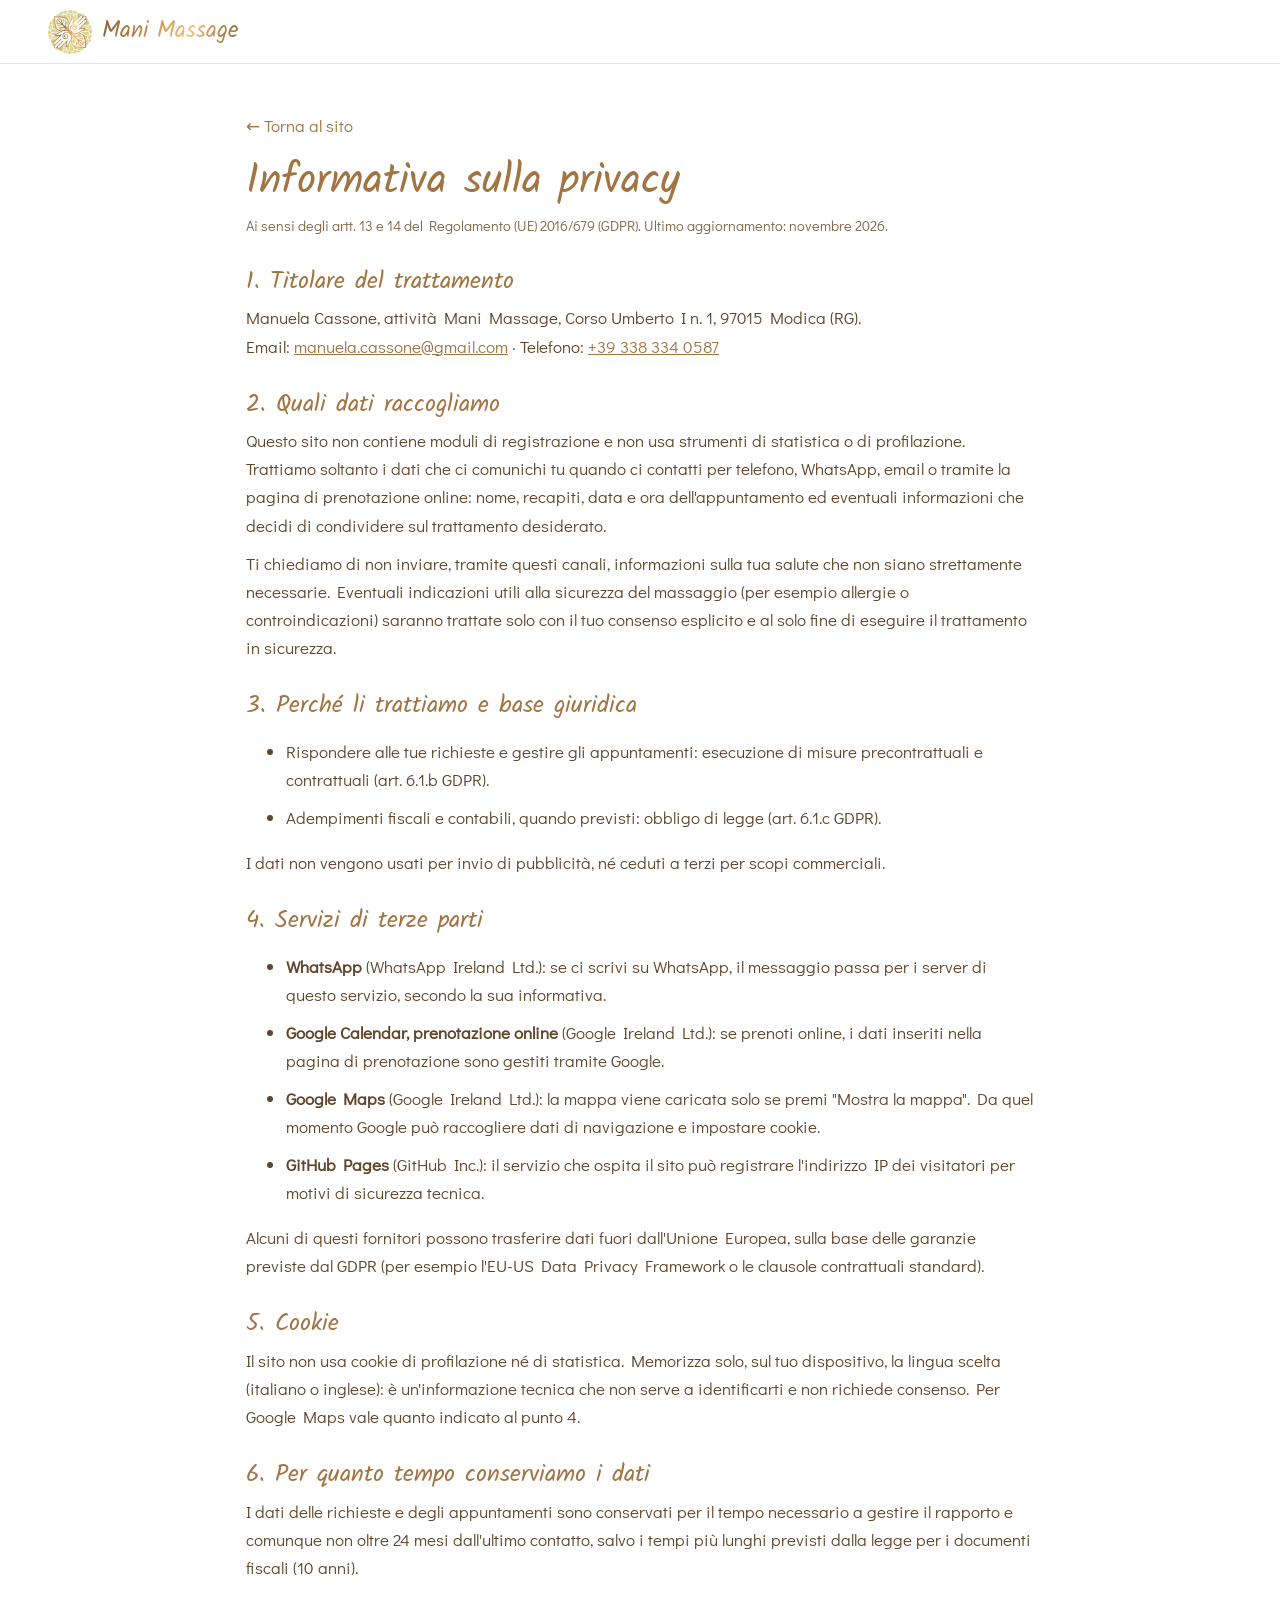
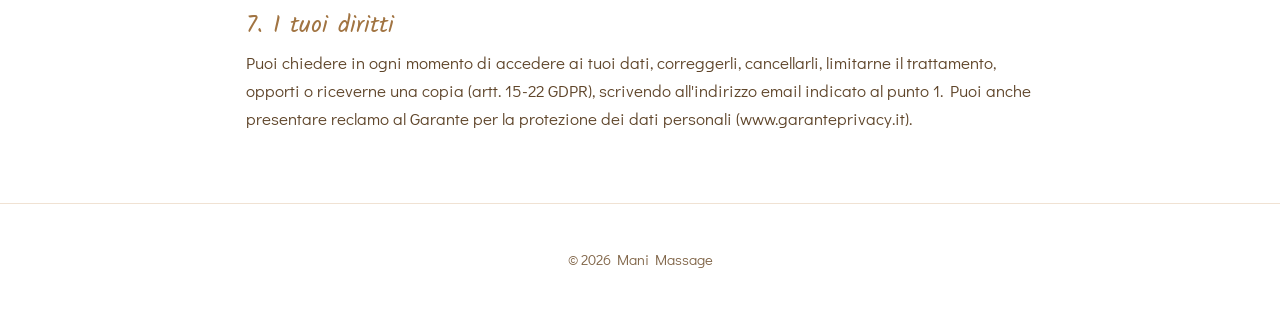
==== privacy.html @ 56ba5761 "Prima versione del sito Mani Massage Co-Authored-By: Claude Opus 5.5 <noreply@anthropic.com> Claude-" ====
<!doctype html>
<html lang="it" data-lang="it">
<head>
<meta charset="utf-8">
<meta name="viewport" content="width=device-width, initial-scale=1">
<title>Informativa sulla privacy · Mani Massage</title>
<meta name="robots" content="noindex">
<link rel="icon" type="image/png" href="img/favicon.png">
<link rel="stylesheet" href="style.css">
<style>
  .legal { max-width: 820px; margin: 0 auto; padding: 40px 16px 60px; }
  .legal h1 { font-size: clamp(2rem, 5vw, 2.6rem); margin-bottom: 6px; }
  .legal h2 { font-size: 1.5rem; margin: 30px 0 8px; }
  .legal p, .legal li { margin: 0 0 10px; }
  .legal .upd { color: var(--text-soft); font-size: .9rem; }
  .back { display: inline-flex; align-items: center; min-height: 44px; margin-bottom: 10px; text-decoration: none; }
</style>
</head>
<body>
<header class="top">
  <a class="brand" href="index.html" aria-label="Mani Massage, torna al sito">
    <img src="img/logo-emblema.png" alt="" width="44" height="44">
    <span>Mani Massage</span>
  </a>
</header>

<main class="legal">
  <a class="back" href="index.html">← Torna al sito</a>
  <h1>Informativa sulla privacy</h1>
  <p class="upd">Ai sensi degli artt. 13 e 14 del Regolamento (UE) 2016/679 (GDPR). Ultimo aggiornamento: <span id="agg">novembre 2026</span>.</p>

  <h2>1. Titolare del trattamento</h2>
  <p><span data-t="nome"></span>, attività Mani Massage, <span data-t="indirizzoCompleto"></span><span id="piva-priv"></span>.<br>
  Email: <a class="js-mail" href="#" data-t="email"></a> · Telefono: <a class="js-tel" href="#" data-t="telefono"></a></p>

  <h2>2. Quali dati raccogliamo</h2>
  <p>Questo sito non contiene moduli di registrazione e non usa strumenti di statistica o di profilazione. Trattiamo soltanto i dati che ci comunichi tu quando ci contatti per telefono, WhatsApp, email o tramite la pagina di prenotazione online: nome, recapiti, data e ora dell'appuntamento ed eventuali informazioni che decidi di condividere sul trattamento desiderato.</p>
  <p>Ti chiediamo di non inviare, tramite questi canali, informazioni sulla tua salute che non siano strettamente necessarie. Eventuali indicazioni utili alla sicurezza del massaggio (per esempio allergie o controindicazioni) saranno trattate solo con il tuo consenso esplicito e al solo fine di eseguire il trattamento in sicurezza.</p>

  <h2>3. Perché li trattiamo e base giuridica</h2>
  <ul>
    <li>Rispondere alle tue richieste e gestire gli appuntamenti: esecuzione di misure precontrattuali e contrattuali (art. 6.1.b GDPR).</li>
    <li>Adempimenti fiscali e contabili, quando previsti: obbligo di legge (art. 6.1.c GDPR).</li>
  </ul>
  <p>I dati non vengono usati per invio di pubblicità, né ceduti a terzi per scopi commerciali.</p>

  <h2>4. Servizi di terze parti</h2>
  <ul>
    <li><strong>WhatsApp</strong> (WhatsApp Ireland Ltd.): se ci scrivi su WhatsApp, il messaggio passa per i server di questo servizio, secondo la sua informativa.</li>
    <li><strong>Google Calendar, prenotazione online</strong> (Google Ireland Ltd.): se prenoti online, i dati inseriti nella pagina di prenotazione sono gestiti tramite Google.</li>
    <li><strong>Google Maps</strong> (Google Ireland Ltd.): la mappa viene caricata solo se premi "Mostra la mappa". Da quel momento Google può raccogliere dati di navigazione e impostare cookie.</li>
    <li><strong>GitHub Pages</strong> (GitHub Inc.): il servizio che ospita il sito può registrare l'indirizzo IP dei visitatori per motivi di sicurezza tecnica.</li>
  </ul>
  <p>Alcuni di questi fornitori possono trasferire dati fuori dall'Unione Europea, sulla base delle garanzie previste dal GDPR (per esempio l'EU-US Data Privacy Framework o le clausole contrattuali standard).</p>

  <h2>5. Cookie</h2>
  <p>Il sito non usa cookie di profilazione né di statistica. Memorizza solo, sul tuo dispositivo, la lingua scelta (italiano o inglese): è un'informazione tecnica che non serve a identificarti e non richiede consenso. Per Google Maps vale quanto indicato al punto 4.</p>

  <h2>6. Per quanto tempo conserviamo i dati</h2>
  <p>I dati delle richieste e degli appuntamenti sono conservati per il tempo necessario a gestire il rapporto e comunque non oltre 24 mesi dall'ultimo contatto, salvo i tempi più lunghi previsti dalla legge per i documenti fiscali (10 anni).</p>

  <h2>7. I tuoi diritti</h2>
  <p>Puoi chiedere in ogni momento di accedere ai tuoi dati, correggerli, cancellarli, limitarne il trattamento, opporti o riceverne una copia (artt. 15-22 GDPR), scrivendo all'indirizzo email indicato al punto 1. Puoi anche presentare reclamo al Garante per la protezione dei dati personali (www.garanteprivacy.it).</p>
</main>

<footer class="foot" style="padding-bottom:40px">
  <p>© <span id="anno">2026</span> Mani Massage</p>
</footer>

<script src="dati.js"></script>
<script>
(function () {
  var D = window.SITO || {};
  var ind = [D.indirizzo, [D.cap, D.citta, D.provincia ? '(' + D.provincia + ')' : ''].join(' ').trim()].filter(Boolean).join(', ');
  var t = { nome: D.nome, email: D.email, telefono: D.telefono, indirizzoCompleto: ind };
  document.querySelectorAll('[data-t]').forEach(function (el) { el.textContent = t[el.getAttribute('data-t')] || ''; });
  document.querySelectorAll('.js-mail').forEach(function (a) { a.href = 'mailto:' + D.email; });
  document.querySelectorAll('.js-tel').forEach(function (a) { a.href = 'tel:' + D.telefonoLink; });
  if (D.partitaIva) document.getElementById('piva-priv').textContent = ', P.IVA ' + D.partitaIva;
  document.getElementById('anno').textContent = new Date().getFullYear();
})();
</script>
</body>
</html>
---- style.css ----
/* Mani Massage · stile ripreso dal pieghevole: oro, bianco, beige, ghirigori */

@font-face { font-family: "Kalam"; src: url("fonts/kalam-400.woff2") format("woff2"); font-weight: 400; font-display: swap; }
@font-face { font-family: "Kalam"; src: url("fonts/kalam-300.woff2") format("woff2"); font-weight: 300; font-display: swap; }
@font-face { font-family: "Didact Gothic"; src: url("fonts/didact-gothic.woff2") format("woff2"); font-weight: 400; font-display: swap; }

:root {
  --gold-dark: #8a5f33;
  --gold: #a17442;
  --gold-mid: #c08d51;
  --gold-light: #e8ad65;
  --gold-pale: #f1c07f;
  --gold-grad: linear-gradient(100deg, #8a5f33 0%, #b8884e 30%, #e8ad65 55%, #f1c07f 65%, #b8884e 85%, #936a3e 100%);
  --cover-grad: linear-gradient(160deg, #f1c07f 0%, #d9a66a 35%, #a9783f 75%, #8a5f33 100%);
  --beige: #eee6dc;
  --beige-deep: #dbccba;
  --cream: #fbf8f4;
  --white: #ffffff;
  --text: #5f452a;
  --text-soft: #806548;
  --script: "Kalam", "Segoe Print", cursive;
  --sans: "Didact Gothic", "Century Gothic", "Questrial", system-ui, sans-serif;
  --radius: 8px;
  --shadow: 0 10px 30px rgba(138, 95, 51, .12);
  --header-h: 64px;
  --qb-h: 0px;
}

* { box-sizing: border-box; }
html { scroll-behavior: smooth; scroll-padding-top: calc(var(--header-h) + 8px); -webkit-text-size-adjust: 100%; }
body {
  margin: 0;
  background: var(--white);
  color: var(--text);
  font-family: var(--sans);
  font-size: 17px;
  line-height: 1.65;
  -webkit-font-smoothing: antialiased;
  overflow-x: hidden;
}
img { max-width: 100%; display: block; }
a { color: var(--gold); }
h1, h2, h3 { font-family: var(--script); font-weight: 400; color: var(--gold); margin: 0; line-height: 1.2; }
[hidden] { display: none !important; }
:focus-visible { outline: 2px solid var(--gold-mid); outline-offset: 3px; }
.skip { position: absolute; left: -999px; top: 8px; background: var(--white); padding: 8px 14px; z-index: 100; }
.skip:focus { left: 8px; }

/* lingua */
html[data-lang="it"] [lang="en"]:not(.keep),
html[data-lang="en"] [lang="it"] { display: none !important; }

/* header */
.top {
  position: sticky; top: 0; z-index: 50;
  height: var(--header-h);
  display: flex; align-items: center; justify-content: space-between; gap: 16px;
  padding: 0 clamp(16px, 4vw, 48px);
  background: rgba(255, 255, 255, .95);
  backdrop-filter: blur(8px);
  border-bottom: 1px solid rgba(193, 141, 81, .25);
}
.brand { display: flex; align-items: center; gap: 10px; text-decoration: none; }
.brand img { width: 44px; height: 44px; }
.brand span { font-family: var(--script); font-size: 1.45rem; background: var(--gold-grad); -webkit-background-clip: text; background-clip: text; color: transparent; }
.nav { display: flex; align-items: center; gap: clamp(12px, 2vw, 26px); }
.nav a { text-decoration: none; color: var(--text); text-transform: uppercase; letter-spacing: .1em; font-size: .78rem; }
.nav a:hover { color: var(--gold-mid); }
.lang {
  font: inherit; font-size: .75rem; letter-spacing: .08em; cursor: pointer;
  border: 1px solid var(--gold-mid); color: var(--gold); background: transparent;
  border-radius: 999px; padding: 6px 14px; min-height: 34px;
}
.lang:hover { background: var(--gold-mid); color: var(--white); }
.menu-btn { display: none; }

/* bottoni */
.cta { display: flex; flex-wrap: wrap; gap: 12px; justify-content: center; }
.cta--left { justify-content: flex-start; }
.btn {
  display: inline-flex; align-items: center; justify-content: center; gap: 8px;
  min-height: 48px; padding: 12px 26px; border-radius: 999px;
  font-family: var(--sans); font-size: 1rem; letter-spacing: .03em;
  text-decoration: none; cursor: pointer; border: 0;
  transition: transform .2s, box-shadow .2s, background .2s;
}
.btn svg { width: 20px; height: 20px; fill: currentColor; flex: none; }
.btn--gold { background: var(--gold-grad); background-size: 140% 100%; color: var(--white); box-shadow: 0 6px 18px rgba(161, 116, 66, .35); text-shadow: 0 1px 2px rgba(90, 60, 30, .35); }
.btn--gold:hover { transform: translateY(-2px); box-shadow: 0 10px 24px rgba(161, 116, 66, .45); }
.btn--line { border: 1px solid var(--gold-mid); color: var(--gold); background: rgba(255, 255, 255, .9); }
.btn--line:hover { background: var(--beige); }

/* sezioni */
.section-head { text-align: center; margin: 0 auto 40px; position: relative; max-width: 720px; }
.section-head h2 { font-size: clamp(2rem, 4.4vw, 3rem); }
.section-head p { margin: 6px 0 0; color: var(--text-soft); }

/* hero */
.hero {
  position: relative; overflow: hidden;
  min-height: calc(100svh - var(--header-h));
  display: grid; place-items: center;
  padding: 48px 16px 80px;
  background:
    linear-gradient(180deg, rgba(255,255,255,1) 0%, rgba(255,255,255,.97) 55%, rgba(255,255,255,.7) 80%, rgba(255,255,255,.15) 100%),
    url("img/relax.jpg") center bottom / cover no-repeat;
}
.hero-inner { position: relative; z-index: 2; text-align: center; max-width: 680px; }
.hero-emblem { width: clamp(100px, 16vw, 150px); height: auto; margin: 0 auto 10px; }
.hero h1 img { width: min(600px, 86vw); height: auto; margin: 0 auto; }
.role { text-transform: uppercase; letter-spacing: .14em; color: var(--text); margin: 8px 0 0; font-size: 1.05rem; }
.hero-claim { font-family: var(--script); color: var(--gold); font-size: clamp(1.35rem, 3vw, 1.7rem); margin: 10px 0 0; line-height: 1.3; }
.hero-place { margin: 4px 0 26px; color: var(--text-soft); letter-spacing: .06em; }
.hero-orn { position: absolute; z-index: 1; width: clamp(200px, 30vw, 420px); opacity: .9; pointer-events: none; }
.hero-orn--l { top: -60px; left: -90px; transform: rotate(-20deg); }
.hero-orn--r { top: 30%; right: -110px; transform: rotate(160deg); }

/* chi sono */
.about { display: grid; grid-template-columns: 1fr 1.1fr; background: var(--cover-grad); color: var(--white); }
.about-text { padding: clamp(40px, 6vw, 80px) clamp(20px, 5vw, 70px); align-self: center; }
.about h2 { color: var(--white); font-size: clamp(2rem, 4vw, 2.8rem); text-shadow: 0 2px 6px rgba(80, 50, 20, .35); }
.about-name { font-family: var(--script); font-size: 1.4rem; margin: 0 0 12px; }
.about-text > p { margin: 0 0 12px; font-size: 1.05rem; text-shadow: 0 1px 3px rgba(80, 50, 20, .35); }
.about blockquote { margin: 26px 0 0; padding-top: 20px; border-top: 1px solid rgba(255, 255, 255, .5); }
.about blockquote p { font-family: var(--script); font-size: clamp(1.3rem, 2.3vw, 1.8rem); line-height: 1.45; margin: 0 0 8px; text-shadow: 0 2px 6px rgba(80, 50, 20, .4); }
.about blockquote .quote-en { font-size: clamp(1.05rem, 1.7vw, 1.35rem); opacity: .92; }
.about-photo { margin: 0; padding: clamp(16px, 3vw, 36px); }
.about-photo img { width: 100%; height: 100%; object-fit: cover; border: 10px solid var(--white); box-shadow: 0 14px 34px rgba(60, 35, 10, .35); transform: rotate(1.2deg); }

/* trattamenti */
.services { position: relative; overflow: hidden; padding: clamp(56px, 8vw, 110px) clamp(16px, 4vw, 48px); background: var(--white); }
.services-orn { position: absolute; width: clamp(260px, 36vw, 520px); left: -140px; bottom: -120px; opacity: .5; pointer-events: none; transform: rotate(35deg); }
.cards { position: relative; display: grid; grid-template-columns: repeat(auto-fill, minmax(min(100%, 320px), 1fr)); gap: 24px; max-width: 1180px; margin: 0 auto; }
.card {
  display: flex; flex-direction: column;
  padding: 26px 26px 20px;
  background: linear-gradient(135deg, var(--beige) 0%, #f6f0e9 60%, var(--white) 100%);
  border-radius: var(--radius); box-shadow: var(--shadow);
}
.card-photo { width: calc(100% + 52px); max-width: none; margin: -26px -26px 18px; height: 180px; object-fit: cover; border-radius: var(--radius) var(--radius) 0 0; }
.card h3 { font-size: 1.6rem; text-align: center; margin-bottom: 12px; }
.card p { margin: 0 0 14px; }
.card-foot { margin-top: auto; display: flex; justify-content: space-between; align-items: baseline; gap: 12px; padding-top: 10px; border-top: 1px solid rgba(193, 141, 81, .3); }
.time { text-transform: uppercase; letter-spacing: .18em; font-size: .85rem; color: var(--gold); }
.price { font-family: var(--script); font-size: 1.3rem; color: var(--gold-dark); }
.card-book { display: inline-flex; align-items: center; min-height: 44px; margin-top: 6px; color: var(--gold); text-decoration: none; font-size: .95rem; }
.card-book:hover { text-decoration: underline; }

/* regali */
.gifts { padding: clamp(56px, 8vw, 100px) clamp(16px, 4vw, 48px); background: var(--cream); }
.gift-grid { display: grid; grid-template-columns: repeat(3, 1fr); gap: 24px; max-width: 1180px; margin: 0 auto; align-items: stretch; }
.gift { background: var(--white); border: 1px solid rgba(193, 141, 81, .35); border-radius: var(--radius); padding: 28px 24px; text-align: center; display: flex; flex-direction: column; align-items: center; gap: 4px; }
.gift h3 { font-size: 1.7rem; margin-bottom: 8px; }
.gift p { margin: 0 0 16px; }
.gift .btn { margin-top: auto; }
.gift--main { background: linear-gradient(160deg, #fff 0%, var(--beige) 100%); box-shadow: var(--shadow); border-color: var(--gold-mid); }
.promo-list { list-style: none; padding: 0; margin: 0; text-align: left; }
.promo-list li { padding: 10px 0; border-bottom: 1px dashed rgba(193, 141, 81, .4); }

/* prenota */
.book { padding: clamp(56px, 8vw, 100px) 16px; background: var(--cover-grad); }
.book-card { max-width: 980px; margin: 0 auto; background: var(--white); border-radius: var(--radius); box-shadow: 0 18px 40px rgba(60, 35, 10, .25); padding: clamp(28px, 5vw, 52px) clamp(18px, 4vw, 48px); text-align: center; }
.book-card h2 { font-size: clamp(1.8rem, 4vw, 2.6rem); }
.hours { color: var(--text-soft); margin: 8px 0 26px; }
.book-actions { display: grid; grid-template-columns: repeat(3, 1fr); gap: 16px; }
.book-opt {
  display: flex; flex-direction: column; align-items: center; gap: 4px;
  padding: 22px 14px; border-radius: var(--radius);
  border: 1px solid rgba(193, 141, 81, .45); background: var(--cream);
  color: var(--text); text-decoration: none; transition: transform .2s, box-shadow .2s;
}
.book-opt:hover { transform: translateY(-3px); box-shadow: var(--shadow); }
.book-opt svg { width: 34px; height: 34px; fill: var(--gold); margin-bottom: 6px; }
.book-opt strong { font-family: var(--script); font-weight: 400; font-size: 1.45rem; color: var(--gold); }
.book-opt small { font-size: .9rem; color: var(--text-soft); }
.book-opt--online { background: var(--gold-grad); border: 0; }
.book-opt--online svg { fill: var(--white); }
.book-opt--online strong, .book-opt--online small { color: var(--white); text-shadow: 0 1px 2px rgba(90, 60, 30, .35); }

/* galleria */
.gallery { background: var(--white); }
.gallery-track { display: grid; grid-auto-flow: column; grid-auto-columns: minmax(280px, 1fr); overflow-x: auto; scroll-snap-type: x mandatory; scrollbar-width: none; }
.gallery-track::-webkit-scrollbar { display: none; }
.gallery figure { margin: 0; height: clamp(220px, 30vw, 380px); scroll-snap-align: start; }
.gallery img { width: 100%; height: 100%; object-fit: cover; }

/* dove siamo */
.where { position: relative; overflow: hidden; padding: clamp(56px, 8vw, 100px) clamp(16px, 4vw, 48px); background: var(--cream); }
.where-orn { position: absolute; width: clamp(240px, 32vw, 460px); right: -120px; top: -80px; opacity: .6; pointer-events: none; transform: rotate(-150deg); }
.where-grid { position: relative; max-width: 1180px; margin: 0 auto; display: grid; grid-template-columns: 1fr 1.4fr; gap: 32px; align-items: stretch; }
.where-info { background: var(--white); border-radius: var(--radius); box-shadow: var(--shadow); padding: 32px 28px; }
.where-info h2 { font-size: clamp(2rem, 4vw, 2.6rem); margin-bottom: 14px; }
.where-info address { font-style: normal; font-size: 1.1rem; line-height: 1.6; }
.where-info .hours { margin: 14px 0 10px; }
.contact-list { list-style: none; padding: 0; margin: 0 0 22px; font-size: 1.1rem; }
.contact-list a { display: inline-flex; align-items: center; min-height: 40px; color: var(--gold); text-decoration: none; word-break: break-word; }
.map { min-height: 360px; border-radius: var(--radius); overflow: hidden; box-shadow: var(--shadow); background: linear-gradient(160deg, var(--beige), #fff); }
.map iframe { width: 100%; height: 100%; min-height: 360px; border: 0; display: block; }
.map-consent { height: 100%; min-height: 360px; display: flex; flex-direction: column; align-items: center; justify-content: center; text-align: center; gap: 10px; padding: 24px; }
.map-consent p { margin: 0 0 6px; max-width: 360px; color: var(--text-soft); font-size: .95rem; }

/* footer */
.foot { text-align: center; padding: 40px 16px calc(40px + var(--qb-h)); background: var(--white); border-top: 1px solid rgba(193, 141, 81, .25); color: var(--text-soft); font-size: .92rem; }
.foot img { width: 200px; height: auto; margin: 0 auto 14px; }
.foot p { margin: 4px 0; }
.foot p:empty { display: none; }
.foot a { color: var(--gold); display: inline-flex; align-items: center; min-height: 44px; }
.foot .small { font-size: .8rem; max-width: 560px; margin: 10px auto 0; }
.social { display: flex; justify-content: center; align-items: center; gap: 12px; margin: 0 0 14px; flex-wrap: wrap; }
.social a { width: 44px; height: 44px; border-radius: 50%; display: grid; place-items: center; border: 1px solid var(--gold-mid); }
.social svg { width: 20px; height: 20px; fill: var(--gold); }
.social a.review { width: auto; border-radius: 999px; padding: 0 16px; text-decoration: none; }

/* barra rapida telefono */
.quickbar { display: none; }

/* ---------- tablet ---------- */
@media (max-width: 980px) {
  .gift-grid { grid-template-columns: 1fr; max-width: 560px; }
  .where-grid { grid-template-columns: 1fr; }
}

/* ---------- menu a scomparsa ---------- */
@media (max-width: 900px) {
  .menu-btn {
    display: inline-flex; flex-direction: column; justify-content: center; gap: 5px;
    width: 48px; height: 48px; padding: 12px; border: 0; background: transparent; cursor: pointer; margin-right: -10px;
  }
  .menu-btn span { display: block; height: 2px; background: var(--gold); border-radius: 2px; transition: transform .25s, opacity .25s; }
  .menu-open .menu-btn span:nth-child(1) { transform: translateY(7px) rotate(45deg); }
  .menu-open .menu-btn span:nth-child(2) { opacity: 0; }
  .menu-open .menu-btn span:nth-child(3) { transform: translateY(-7px) rotate(-45deg); }
  .nav {
    position: fixed; top: var(--header-h); left: 0; right: 0;
    flex-direction: column; align-items: stretch; gap: 0;
    background: var(--white); border-bottom: 1px solid rgba(193, 141, 81, .3);
    box-shadow: 0 16px 30px rgba(60, 35, 10, .15);
    padding: 8px 20px 20px;
    transform: translateY(-8px); opacity: 0; visibility: hidden;
    transition: opacity .2s, transform .2s, visibility .2s;
    max-height: calc(100svh - var(--header-h)); overflow-y: auto;
  }
  .menu-open .nav { transform: none; opacity: 1; visibility: visible; }
  .nav a { display: flex; align-items: center; min-height: 52px; font-size: .95rem; border-bottom: 1px solid rgba(193, 141, 81, .18); }
  .lang { margin-top: 16px; align-self: center; min-height: 44px; padding: 8px 22px; font-size: .9rem; }
}

/* ---------- telefono ---------- */
@media (max-width: 760px) {
  :root { --header-h: 58px; --qb-h: 64px; }
  body { font-size: 16px; }
  .brand img { width: 38px; height: 38px; }
  .brand span { font-size: 1.3rem; }
  .hero { min-height: auto; padding: 36px 16px 56px; }
  .hero-orn--r { display: none; }
  .hero-orn--l { width: 190px; top: -50px; left: -80px; opacity: .5; }
  .hero .cta { flex-direction: column; align-items: stretch; max-width: 320px; margin: 0 auto; }
  .about { grid-template-columns: 1fr; }
  .about-photo { padding-top: 0; }
  .about-photo img { transform: none; border-width: 6px; max-height: 280px; }
  .card { padding: 22px 18px 16px; }
  .card-photo { width: calc(100% + 36px); margin: -22px -18px 16px; }
  .book-actions { grid-template-columns: 1fr; }
  .book-opt { flex-direction: row; flex-wrap: wrap; justify-content: flex-start; text-align: left; column-gap: 14px; padding: 16px; }
  .book-opt svg { margin: 0; width: 30px; height: 30px; }
  .book-opt small { flex-basis: 100%; padding-left: 44px; margin-top: -4px; }
  .gallery-track { grid-auto-columns: 85%; }
  .map, .map iframe, .map-consent { min-height: 300px; }
  .where-info { padding: 26px 20px; }
  .services-orn { opacity: .3; }

  .quickbar {
    display: grid; grid-template-columns: 1fr 1fr 1.3fr;
    position: fixed; left: 0; right: 0; bottom: 0; z-index: 60;
    height: calc(var(--qb-h) + env(safe-area-inset-bottom));
    padding-bottom: env(safe-area-inset-bottom);
    background: var(--white); border-top: 1px solid rgba(193, 141, 81, .35);
    box-shadow: 0 -6px 18px rgba(60, 35, 10, .1);
  }
  .quickbar a { display: flex; flex-direction: column; align-items: center; justify-content: center; gap: 2px; color: var(--gold); text-decoration: none; font-size: .8rem; letter-spacing: .04em; }
  .quickbar svg { width: 24px; height: 24px; fill: currentColor; }
  .quickbar .qb-main { background: var(--gold-grad); color: var(--white); text-shadow: 0 1px 2px rgba(90, 60, 30, .35); }
}

@media (prefers-reduced-motion: reduce) {
  html { scroll-behavior: auto; }
  .btn, .book-opt, .nav, .menu-btn span { transition: none; }
}
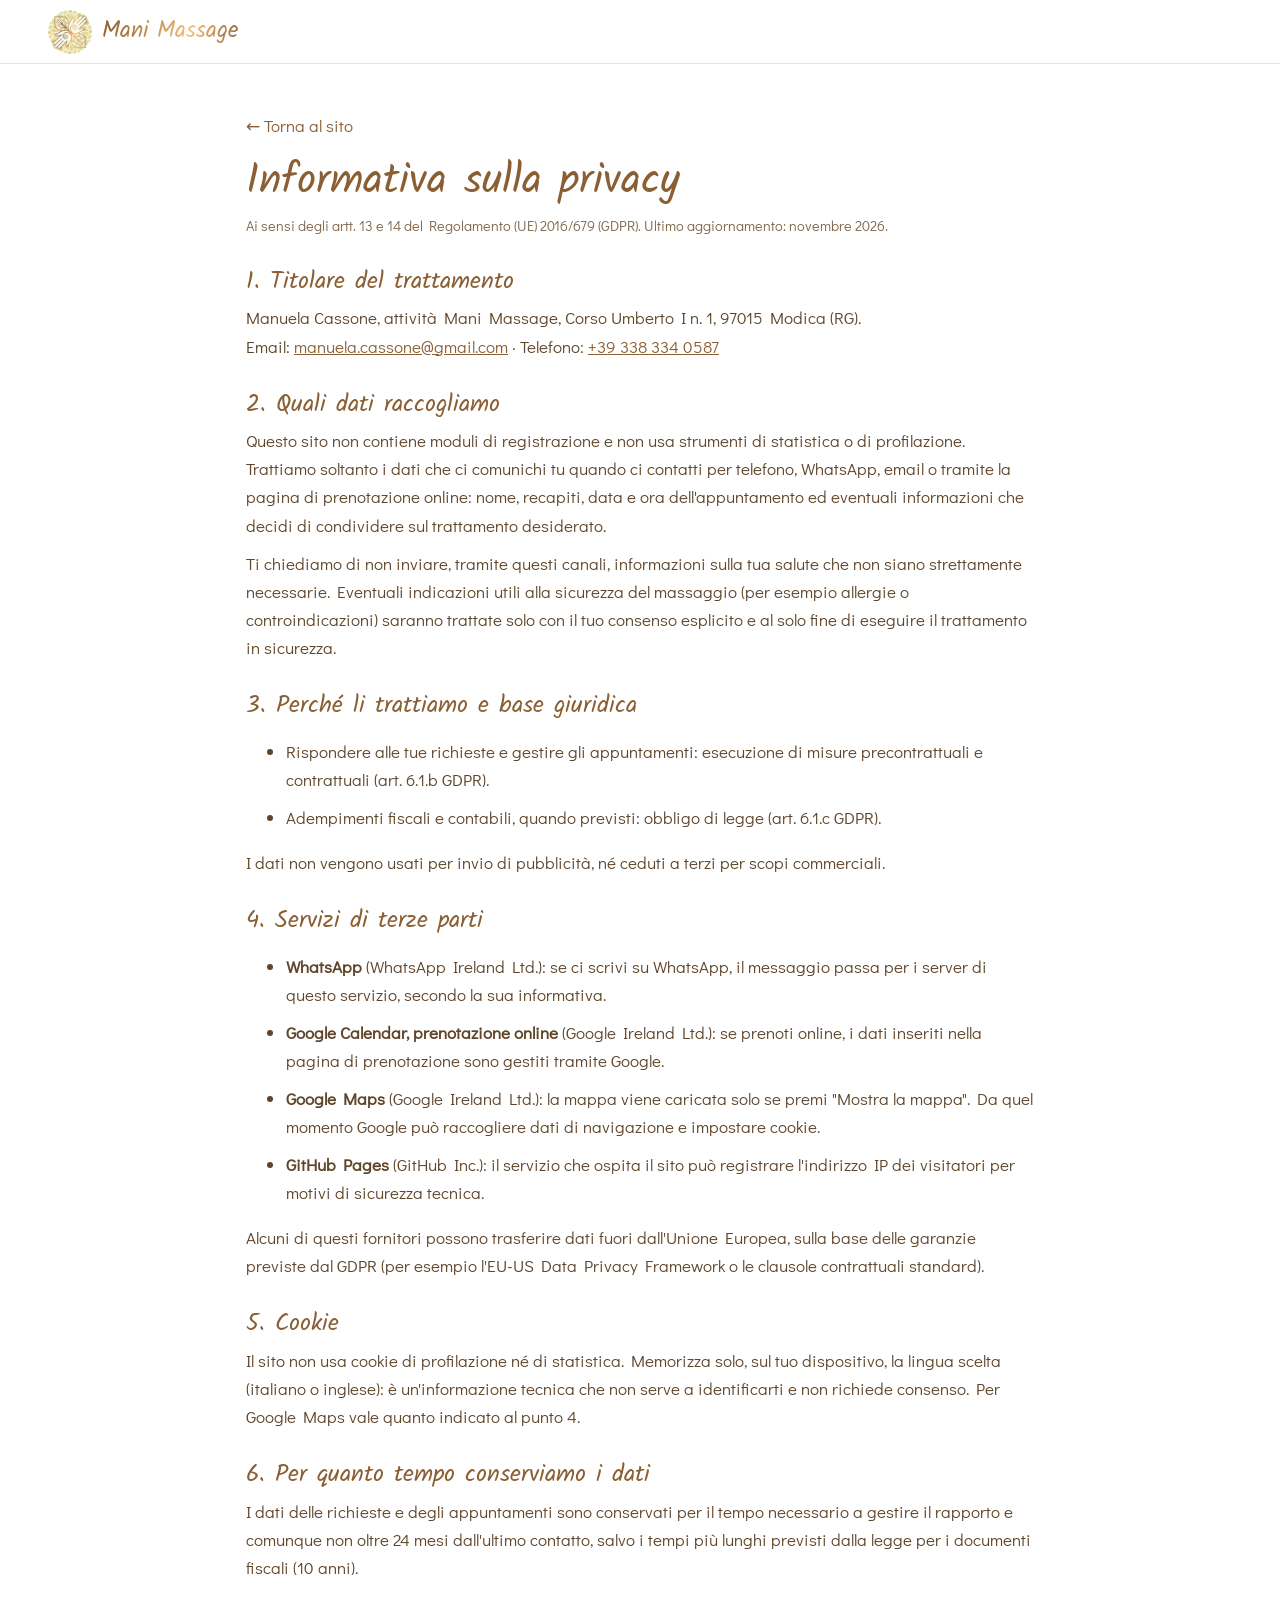
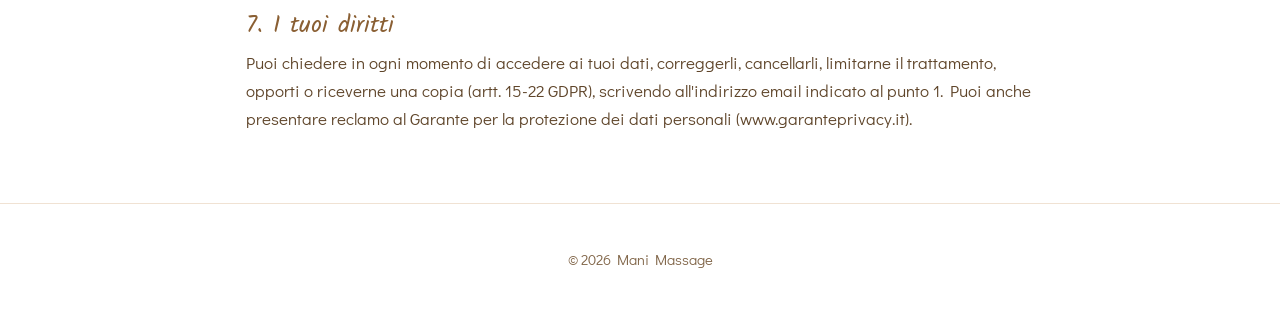
==== commit 999f55df: "Ottimizza velocità, accessibilità e SEO - immagini WebP in più misure, ornamento in SVG, foto princi" ====
--- a/privacy.html
+++ b/privacy.html
@@ -19,7 +19,7 @@
 <body>
 <header class="top">
   <a class="brand" href="index.html" aria-label="Mani Massage, torna al sito">
-    <img src="img/logo-emblema.png" alt="" width="44" height="44">
+    <img src="img/logo-emblema-96.webp" alt="" width="44" height="44">
     <span>Mani Massage</span>
   </a>
 </header>
--- a/style.css
+++ b/style.css
@@ -5,8 +5,8 @@
 @font-face { font-family: "Didact Gothic"; src: url("fonts/didact-gothic.woff2") format("woff2"); font-weight: 400; font-display: swap; }
 
 :root {
-  --gold-dark: #8a5f33;
-  --gold: #a17442;
+  --gold-dark: #6f4c28;
+  --gold: #8a5f33;
   --gold-mid: #c08d51;
   --gold-light: #e8ad65;
   --gold-pale: #f1c07f;
@@ -101,10 +101,10 @@
   min-height: calc(100svh - var(--header-h));
   display: grid; place-items: center;
   padding: 48px 16px 80px;
-  background:
-    linear-gradient(180deg, rgba(255,255,255,1) 0%, rgba(255,255,255,.97) 55%, rgba(255,255,255,.7) 80%, rgba(255,255,255,.15) 100%),
-    url("img/relax.jpg") center bottom / cover no-repeat;
-}
+  background: var(--white);
+}
+.hero-bg { position: absolute; inset: 0; width: 100%; height: 100%; object-fit: cover; object-position: center bottom; z-index: 0; }
+.hero::before { content: ""; position: absolute; inset: 0; z-index: 1; background: linear-gradient(180deg, rgba(255,255,255,1) 0%, rgba(255,255,255,.97) 55%, rgba(255,255,255,.7) 80%, rgba(255,255,255,.15) 100%); }
 .hero-inner { position: relative; z-index: 2; text-align: center; max-width: 680px; }
 .hero-emblem { width: clamp(100px, 16vw, 150px); height: auto; margin: 0 auto 10px; }
 .hero h1 img { width: min(600px, 86vw); height: auto; margin: 0 auto; }
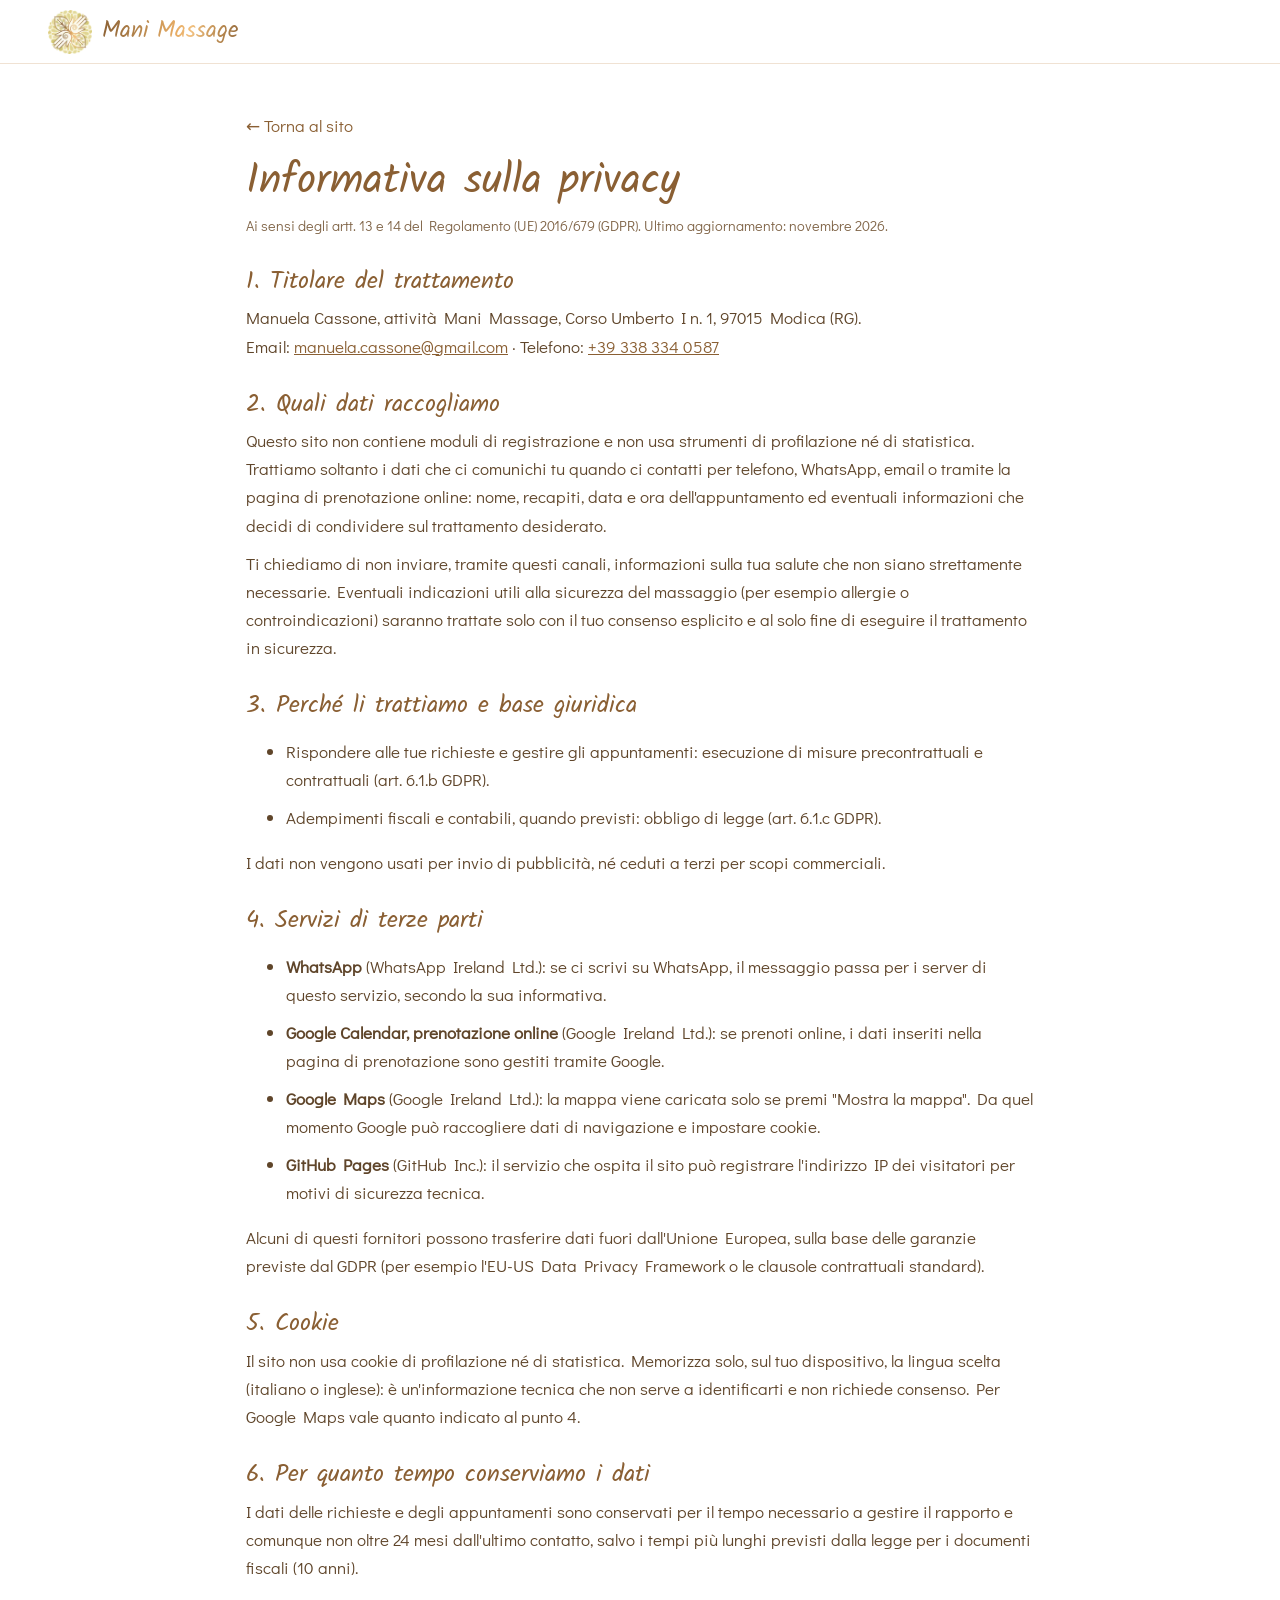
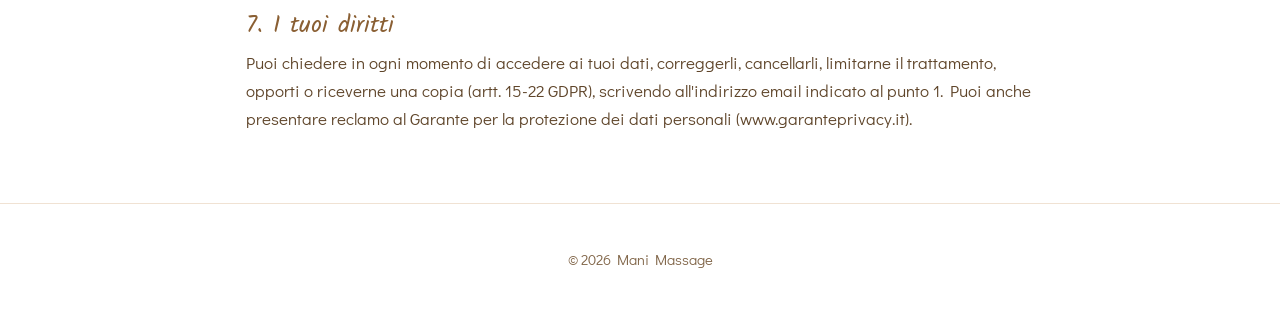
==== commit 7a54cca9: "Aggiunge recensioni, buoni regalo, pacchetti, domande frequenti e statistiche anonime Co-Authored-By" ====
--- a/privacy.html
+++ b/privacy.html
@@ -34,7 +34,7 @@
   Email: <a class="js-mail" href="#" data-t="email"></a> · Telefono: <a class="js-tel" href="#" data-t="telefono"></a></p>
 
   <h2>2. Quali dati raccogliamo</h2>
-  <p>Questo sito non contiene moduli di registrazione e non usa strumenti di statistica o di profilazione. Trattiamo soltanto i dati che ci comunichi tu quando ci contatti per telefono, WhatsApp, email o tramite la pagina di prenotazione online: nome, recapiti, data e ora dell'appuntamento ed eventuali informazioni che decidi di condividere sul trattamento desiderato.</p>
+  <p>Questo sito non contiene moduli di registrazione e non usa strumenti di profilazione<span id="gc-stat"> né di statistica</span>. Trattiamo soltanto i dati che ci comunichi tu quando ci contatti per telefono, WhatsApp, email o tramite la pagina di prenotazione online: nome, recapiti, data e ora dell'appuntamento ed eventuali informazioni che decidi di condividere sul trattamento desiderato.</p>
   <p>Ti chiediamo di non inviare, tramite questi canali, informazioni sulla tua salute che non siano strettamente necessarie. Eventuali indicazioni utili alla sicurezza del massaggio (per esempio allergie o controindicazioni) saranno trattate solo con il tuo consenso esplicito e al solo fine di eseguire il trattamento in sicurezza.</p>
 
   <h2>3. Perché li trattiamo e base giuridica</h2>
@@ -49,6 +49,7 @@
     <li><strong>WhatsApp</strong> (WhatsApp Ireland Ltd.): se ci scrivi su WhatsApp, il messaggio passa per i server di questo servizio, secondo la sua informativa.</li>
     <li><strong>Google Calendar, prenotazione online</strong> (Google Ireland Ltd.): se prenoti online, i dati inseriti nella pagina di prenotazione sono gestiti tramite Google.</li>
     <li><strong>Google Maps</strong> (Google Ireland Ltd.): la mappa viene caricata solo se premi "Mostra la mappa". Da quel momento Google può raccogliere dati di navigazione e impostare cookie.</li>
+    <li id="gc-priv" hidden><strong>GoatCounter</strong> (statistiche di visita): conta le visite e i clic sui pulsanti di contatto in forma anonima e aggregata, senza cookie e senza identificare chi visita il sito. Non richiede consenso.</li>
     <li><strong>GitHub Pages</strong> (GitHub Inc.): il servizio che ospita il sito può registrare l'indirizzo IP dei visitatori per motivi di sicurezza tecnica.</li>
   </ul>
   <p>Alcuni di questi fornitori possono trasferire dati fuori dall'Unione Europea, sulla base delle garanzie previste dal GDPR (per esempio l'EU-US Data Privacy Framework o le clausole contrattuali standard).</p>
@@ -76,6 +77,7 @@
   document.querySelectorAll('[data-t]').forEach(function (el) { el.textContent = t[el.getAttribute('data-t')] || ''; });
   document.querySelectorAll('.js-mail').forEach(function (a) { a.href = 'mailto:' + D.email; });
   document.querySelectorAll('.js-tel').forEach(function (a) { a.href = 'tel:' + D.telefonoLink; });
+  if (D.goatcounter) { document.getElementById('gc-priv').hidden = false; document.getElementById('gc-stat').textContent = '; usa soltanto statistiche anonime senza cookie (vedi punto 4)'; }
   if (D.partitaIva) document.getElementById('piva-priv').textContent = ', P.IVA ' + D.partitaIva;
   document.getElementById('anno').textContent = new Date().getFullYear();
 })();
--- a/style.css
+++ b/style.css
@@ -107,7 +107,11 @@
 .hero::before { content: ""; position: absolute; inset: 0; z-index: 1; background: linear-gradient(180deg, rgba(255,255,255,1) 0%, rgba(255,255,255,.97) 55%, rgba(255,255,255,.7) 80%, rgba(255,255,255,.15) 100%); }
 .hero-inner { position: relative; z-index: 2; text-align: center; max-width: 680px; }
 .hero-emblem { width: clamp(100px, 16vw, 150px); height: auto; margin: 0 auto 10px; }
-.hero h1 img { width: min(600px, 86vw); height: auto; margin: 0 auto; }
+.hero-logo { margin: 0; }
+.hero-logo img { width: min(600px, 86vw); height: auto; margin: 0 auto; }
+.hero-title { font-family: var(--sans); font-weight: 400; font-size: clamp(1.15rem, 2.6vw, 1.5rem); line-height: 1.35; color: var(--text); margin: 14px auto 0; max-width: 560px; letter-spacing: .01em; }
+.offer { display: inline-flex; flex-wrap: wrap; justify-content: center; align-items: center; gap: 8px; margin: -12px auto 22px; padding: 8px 16px; background: var(--white); border: 1px solid var(--gold-mid); border-radius: 999px; font-size: .95rem; }
+.offer-tag { background: var(--gold); color: var(--white); border-radius: 999px; padding: 2px 10px; font-size: .8rem; letter-spacing: .08em; text-transform: uppercase; }
 .role { text-transform: uppercase; letter-spacing: .14em; color: var(--text); margin: 8px 0 0; font-size: 1.05rem; }
 .hero-claim { font-family: var(--script); color: var(--gold); font-size: clamp(1.35rem, 3vw, 1.7rem); margin: 10px 0 0; line-height: 1.3; }
 .hero-place { margin: 4px 0 26px; color: var(--text-soft); letter-spacing: .06em; }
@@ -146,6 +150,23 @@
 .card-book { display: inline-flex; align-items: center; min-height: 44px; margin-top: 6px; color: var(--gold); text-decoration: none; font-size: .95rem; }
 .card-book:hover { text-decoration: underline; }
 
+.ideal { font-size: .93rem; color: var(--text-soft); }
+.ideal strong { color: var(--gold); font-weight: 400; }
+.card-links { display: flex; justify-content: space-between; gap: 12px; margin-top: 6px; }
+.card-links .card-book { margin-top: 0; }
+.card-gift { display: inline-flex; align-items: center; min-height: 44px; color: var(--text-soft); font-size: .95rem; }
+.card-gift::before { content: "🎁"; margin-right: 6px; font-size: .9em; }
+
+/* recensioni */
+.reviews { padding: clamp(56px, 8vw, 100px) clamp(16px, 4vw, 48px); background: var(--cream); }
+.review-grid { display: grid; grid-template-columns: repeat(auto-fill, minmax(min(100%, 300px), 1fr)); gap: 24px; max-width: 1180px; margin: 0 auto; }
+.review-item { margin: 0; background: var(--white); border-radius: var(--radius); box-shadow: var(--shadow); padding: 24px; }
+.review-item blockquote { margin: 8px 0 12px; font-style: italic; }
+.review-item figcaption { color: var(--gold); font-family: var(--script); font-size: 1.2rem; }
+.stars { color: var(--gold-mid); letter-spacing: 2px; font-size: 1.1rem; }
+.stars span { color: var(--beige-deep); }
+.reviews .cta { display: flex; flex-wrap: wrap; justify-content: center; gap: 12px; margin-top: 28px; }
+
 /* regali */
 .gifts { padding: clamp(56px, 8vw, 100px) clamp(16px, 4vw, 48px); background: var(--cream); }
 .gift-grid { display: grid; grid-template-columns: repeat(3, 1fr); gap: 24px; max-width: 1180px; margin: 0 auto; align-items: stretch; }
@@ -156,6 +177,25 @@
 .gift--main { background: linear-gradient(160deg, #fff 0%, var(--beige) 100%); box-shadow: var(--shadow); border-color: var(--gold-mid); }
 .promo-list { list-style: none; padding: 0; margin: 0; text-align: left; }
 .promo-list li { padding: 10px 0; border-bottom: 1px dashed rgba(193, 141, 81, .4); }
+
+.voucher { display: flex; flex-direction: column; gap: 10px; width: 100%; max-width: 340px; margin: auto auto 0; text-align: left; }
+.voucher label { font-size: .95rem; color: var(--text-soft); }
+.voucher select { min-height: 48px; padding: 8px 12px; font: inherit; color: var(--text); background: var(--white); border: 1px solid var(--gold-mid); border-radius: var(--radius); width: 100%; }
+.voucher select:focus-visible { outline: 2px solid var(--gold); outline-offset: 2px; }
+.voucher .btn { margin-top: 4px; justify-content: center; }
+.xmas .gift--main { border-width: 2px; box-shadow: 0 14px 36px rgba(138, 95, 51, .22); }
+.xmas .gift--main h3::after { content: " ✦"; color: var(--gold-mid); }
+
+/* domande frequenti */
+.faq { padding: clamp(56px, 8vw, 100px) clamp(16px, 4vw, 48px); background: var(--white); }
+.faq-list { max-width: 820px; margin: 0 auto; }
+.faq-item { border-bottom: 1px solid rgba(193, 141, 81, .35); }
+.faq-item summary { cursor: pointer; list-style: none; display: flex; justify-content: space-between; align-items: center; gap: 16px; min-height: 56px; padding: 10px 0; font-size: 1.05rem; color: var(--gold-dark); }
+.faq-item summary::-webkit-details-marker { display: none; }
+.faq-item summary::after { content: "+"; font-size: 1.5rem; color: var(--gold-mid); flex: none; transition: transform .2s; }
+.faq-item[open] summary::after { transform: rotate(45deg); }
+.faq-a { padding: 0 0 16px; color: var(--text-soft); }
+.faq-a p { margin: 0; }
 
 /* prenota */
 .book { padding: clamp(56px, 8vw, 100px) 16px; background: var(--cover-grad); }
